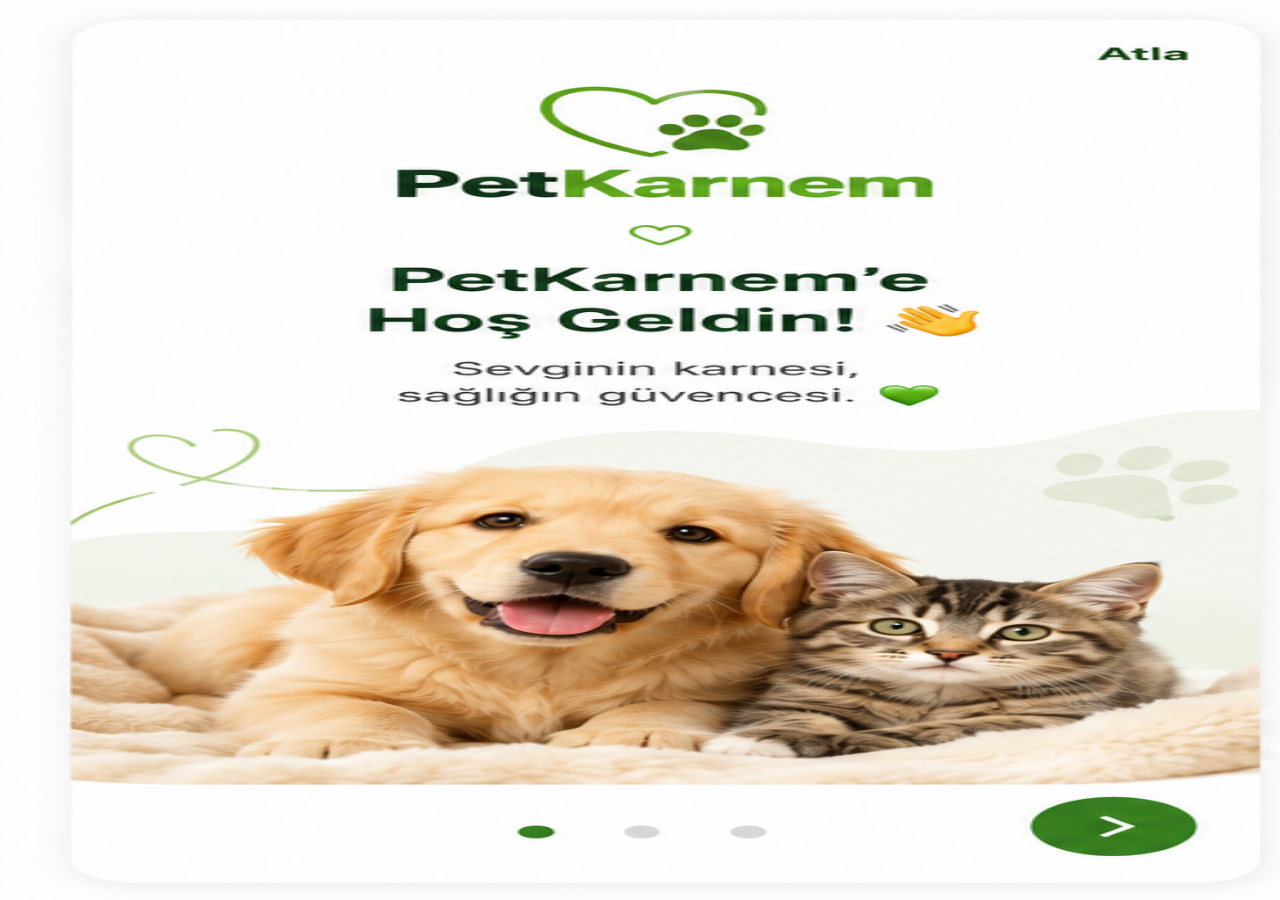
==== index.html @ 6a78c8ae "Add files via upload" ====
<!doctype html>
<html lang="tr">
<head>
  <meta http-equiv="Cache-Control" content="no-cache, no-store, must-revalidate">
  <meta http-equiv="Pragma" content="no-cache">
  <meta http-equiv="Expires" content="0">
  <meta charset="utf-8">
  <meta name="viewport" content="width=device-width,initial-scale=1,viewport-fit=cover">
  <meta name="theme-color" content="#237A57">
  <title>PetKarnem</title>
  <link rel="manifest" href="manifest.webmanifest?v=2124">
  <link rel="apple-touch-icon" href="icon-192.png?v=2124">
  <link rel="stylesheet" href="styles.css?v=2124">
</head>
<body>
<input id="petPhotoPicker" type="file" accept="image/*" style="display:none">

<div id="pkOnboardingHost" style="position:fixed;left:0;top:0;width:100vw;height:100svh;z-index:2147483000;background:#fff;overflow:hidden;overscroll-behavior:none;">
  <iframe
    id="pkOnboardingFrame"
    src="onboarding.html"
    title="PetKarnem tanıtım"
    style="display:block;width:100vw;height:100svh;border:0;background:#fff;overflow:hidden;"
    allow="fullscreen">
  </iframe>
</div>




<div id="app">
  <header class="topbar refTopbar">
      <div class="refBrand">
        <img src="petkarnem-approved-art.jpg" alt="">
        <div class="refWordmark"><span>Pet</span><b>Karnem</b></div>
      </div>
    </header>

  <main>
    <section id="homeView" class="view active refHome">
      <div class="refWelcome">
        <div>
          <h2 id="welcomeName">Merhaba 👋</h2>
          <p>Minik dostlarının sağlık yolculuğunu<br>birlikte takip edelim.</p>
          <button type="button" class="pkHomeGuideBtn" id="openHomeUsageGuideBtn">Nasıl Kullanılır?</button>
        </div>
        <div class="refWelcomePaw">🐾</div>
      </div>

      <div class="refSectionHead">
        <h2>Dostlarım</h2>
        <button type="button" id="showAllPetsBtn">Tümünü Gör ›</button>
      </div>

      <div id="refPetsGrid" class="refPetsGrid"></div>

      <div class="refSectionHead refUpcomingHead">
        <h2>Yaklaşan Planlar</h2>
        <button type="button" id="goCalendarBtn">Takvime Git ›</button>
      </div>

      <div id="refUpcomingList" class="refUpcomingList"></div>

      <button id="addPetBtn" class="srOnly" type="button">Pet Ekle</button>
      <div id="petsList" class="srOnly"></div>
    </section>

    <section id="petDetailView" class="view petDetailView">
      <div class="detailTop">
        <button type="button" id="petDetailBack" class="detailBack">←</button>
        <h2>Dost Bilgileri</h2>
        <button type="button" id="petDetailEdit" class="detailEdit">Düzenle</button>
      </div>

      <div class="detailIdentity">
        <div class="detailPhotoWrap">
          <div class="pkPhotoEditWrap">
  <img id="petDetailPhoto" src="pet-cat.jpg" alt="">
  <button id="petPhotoCameraBtn" class="pkCameraButton" type="button" aria-label="Fotoğrafı değiştir">
    <span aria-hidden="true">📷</span>
  </button>
</div>
        </div>
        <h1 id="petDetailName">Dostum <span>🐾</span></h1>
        <div id="petDetailMeta" class="detailMeta"></div>
      </div>

      <div class="detailInfoCard">
        <div class="detailInfoRow"><span>Cinsi</span><b id="petDetailBreed">—</b></div>
        <div class="detailInfoRow"><span>Doğum Tarihi</span><b id="petDetailBirth">—</b></div>
        <div class="detailInfoRow"><span>Güncel Kilo</span><b id="petDetailWeight">—</b></div>
        <div class="detailInfoRow"><span>Kısırlaştırma</span><b id="petDetailNeutered">—</b></div>
        <div class="detailInfoRow"><span>Mikroçip No</span><b id="petDetailChip">—</b></div>
        <div class="detailInfoRow"><span>Notlar</span><b id="petDetailNote">—</b></div>
      </div>

      <div class="detailMenuCard">
        <button type="button" id="detailHistory"><span>📋</span><b>Sağlık Bilgileri</b><strong>›</strong></button>
      </div>
    </section>

    <section id="calendarView" class="view">
      <div class="sectionHead"><h2>Takvim</h2><div class="pkCalendarLegend">
          <span><i class="pkLegendDot today"></i>Bugün</span>
          <span><i class="pkLegendDot soon"></i>Yaklaşıyor</span>
          <span><i class="pkLegendDot overdue"></i>Geçmiş</span>
        </div><button class="secondary compactBtn" onclick="window.addAppointment()">＋ Randevu / Ziyaret</button></div>
      <div class="card calendarCard">
        <div class="calendarTop"><button class="iconbtn" onclick="changeCalendarMonth(-1)">‹</button><h3 id="calendarMonthLabel"></h3><button class="iconbtn" onclick="changeCalendarMonth(1)">›</button></div>
        <div class="weekHead"><span>Pzt</span><span>Sal</span><span>Çar</span><span>Per</span><span>Cum</span><span>Cmt</span><span>Paz</span></div>
        <div id="monthGrid" class="monthGrid"></div>
      </div>
      <div class="calendarTabs"></div>
      <div id="selectedDayTitle" class="muted selectedDayTitle"></div>
      <div id="calendarList" class="stack"></div>
      <div id="pendingAppointmentsSection" style="display:none;margin-top:22px">
        <h3 style="margin:0 0 10px">İşlem Bekleyen Randevular</h3>
        <div id="pendingAppointmentsList" class="stack"></div>
      </div>
    </section>

    <section id="healthView" class="view healthReferenceView">
  <div class="healthRefPageTitle">Sağlık</div>

  <div class="healthRefPetStrip">
    <div id="healthPetPicker" class="healthRefPetPicker"></div>
  </div>

  <div class="healthRefCard">
    <div class="healthRefCardTitle">
      <span class="healthRefTitleIcon">🩺</span>
      <h2 id="healthMainTitle">Sağlık Bilgileri</h2>
    </div>
    <div id="petHealthSummary" class="healthRefSummary"></div>
  </div>

  <div class="healthRefCard healthRefAddCard">
    <div class="healthRefSectionTitle">Sağlık Kaydı Ekle</div>
    <div id="healthActions" class="healthRefActions"></div>
  </div>

  <div class="healthRefCard healthRefHistoryCard">
    <div class="healthRefHistoryHeader">
      <h3 id="healthHistoryTitle">Sağlık Geçmişi</h3>
    </div>
    <div id="healthHistoryFilters" class="healthRefFilters"></div>
    <div id="healthHistory" class="healthRefHistoryList"></div>
  </div>
</section>

    <section id="vetView" class="view">
      <h2>Veterinerim</h2>
      <div class="vetWelcomeCard">
        <div class="vetWelcomeIcon">🩺</div>
        <div class="vetWelcomeText">
          <strong>Veterinerin hep yanında 🐾</strong>
          <span>Klinik ve iletişim bilgilerini tek yerde sakla.</span>
        </div>
      </div>

<div id="vetCard"></div>
      <button class="primary big" id="addVetBtn">＋ Veteriner / Klinik Ekle</button>
    </section>

    <section id="profileView" class="view">
      <h2>Profil & Ayarlar</h2>
      <div class="card basicCard pkProfileBrandCard"><img class="pkProfileBrandLogo" src="petkarnem-approved-art.jpg" alt="PetKarnem"><div><div class="basicBadge">PetKarnem Basic</div><h3>Ücretsiz</h3><div class="muted">Temel sağlık takibi, takvim ve veteriner kayıtları ücretsiz.</div></div></div>

      <div class="settingsGroup"><h3>Hesabım</h3><div class="card settingsCard">
        <label>Ad</label><input id="profileName" placeholder="Adınız">
        <label>E-posta</label><input id="profileEmail" type="email" placeholder="ornek@email.com">
        <label>Telefon</label><input id="profilePhone" inputmode="tel" placeholder="05xx xxx xx xx">
        <button class="primary big" id="saveProfileBtn">Profili Kaydet</button>
      </div></div>

      <div class="settingsGroup"><h3>Petlerim</h3><div id="profilePetsList" class="stack"></div></div>

      <div class="settingsGroup"><h3>Yardım</h3><div class="card settingsCard">
        <button type="button" class="pkGuideOpen" id="openUsageGuideBtn">
          <span class="pkGuideOpenIcon">🐾</span>
          <span><b>Nasıl Kullanılır?</b><small>PetKarnem’i 4 kısa adımda keşfet</small></span>
          <strong>›</strong>
        </button>
      </div></div>

<div class="settingsGroup"><h3>Verilerim</h3><div class="card settingsCard">
        <button type="button" class="pkDataAction" id="backupDataBtn"><span class="pkDataIcon">📤</span><span><b>Yedek Oluştur</b><small>PetKarnem kayıtlarını yedek dosyası olarak kaydet</small></span><strong>›</strong></button>
        <div class="pkDataDivider"></div>
        <button type="button" class="pkDataAction" id="restoreDataBtn"><span class="pkDataIcon">📥</span><span><b>Yedeği Geri Yükle</b><small>Daha önce oluşturduğun PetKarnem yedeğini seç</small></span><strong>›</strong></button>
        <input id="restoreDataInput" type="file" accept=".json,application/json" hidden>
        <div class="pkDataNote">Telefon değiştirirken kayıtlarını kaybetmemek için yedek dosyanı güvenli bir yerde sakla.</div>
      </div></div>

<div class="settingsGroup"><h3>Bildirimler</h3><div class="card settingsCard">
        <b>PetKarnem Bildirimleri</b>
        <div class="muted settingsNote">Randevu, aşı ve diğer hatırlatmalar zamanı geldiğinde bildirim gönderilir.</div>
        <div class="settingsRow"><span>Durum</span><b id="pushSubscriptionStatus">Kapalı</b></div>
        <div class="muted settingsNote">Bildirim ayarlarını değiştirmek için cihazınızın Ayarlar &gt; Bildirimler &gt; PetKarnem bölümünü kullanın.</div>
      </div></div>

      <div class="settingsGroup" id="supabaseTechnicalSettings" style="display:none"><h3>Takvim Bulut Bağlantısı</h3><div class="card settingsCard">
        <b>Supabase Takvim</b>
        <div class="muted settingsNote">Takvim kayıtlarını Supabase'e yedeklemek için Connect ekranındaki Publishable Key'i bir kez gir.</div>
        <label>Publishable Key</label>
        <input id="supabasePublishableKey" type="password" autocomplete="off" placeholder="sb_publishable_...">
        <div class="settingsRow"><span>Durum</span><b id="supabaseStatus">Bağlı değil</b></div>
        <button class="primary big" id="connectSupabaseBtn" type="button">Supabase'e Bağla</button>
        <button class="secondary big" id="disconnectSupabaseBtn" type="button" style="margin-top:8px">Bağlantıyı Kes</button>
      </div></div>

      <div class="settingsGroup"><h3>Veriler &amp; Gizlilik</h3>
  <div class="card settingsCard">
    <button type="button" class="pkDataAction" id="privacyPolicyBtn">
      <span>🔒</span><span><b>Gizlilik Politikası</b><small>PetKarnem verilerinin nasıl işlendiğini gör</small></span><strong>›</strong>
    </button>
    <div class="pkDataDivider"></div>
    <button type="button" class="pkDataAction" id="termsBtn">
      <span>📄</span><span><b>Kullanım Koşulları</b><small>PetKarnem kullanım koşullarını gör</small></span><strong>›</strong>
    </button>
    <div class="pkDataDivider"></div>
    <button type="button" class="pkDataAction pkDangerAction" id="deleteAllDataBtn">
      <span>🗑️</span><span><b>Tüm Verilerimi Sil</b><small>Bu cihazdaki PetKarnem kayıtlarını kalıcı olarak sil</small></span><strong>›</strong>
    </button>
  </div>
</div>

      <div class="settingsGroup"><h3>Hakkında</h3><div class="card">
        <div class="settingsRow"><span>Uygulama</span><b>PetKarnem</b></div>
        <div class="settingsRow"><span>Sürüm</span><b>Web Test v2.128</b></div>
        <div class="settingsRow"><span>Plan</span><b>Basic • Ücretsiz</b></div>
        <div class="settingsLink">Gizlilik Politikası <span>›</span></div>
        <div class="settingsLink">Kullanım Koşulları <span>›</span></div>
      </div></div>
    </section>
  

</main>

  <nav class="bottomnav">
    <button data-view="homeView" class="navitem active" onclick="switchView('homeView',this)">🏠<span>Ana Sayfa</span></button>
    <button data-view="vetView" class="navitem" onclick="switchView('vetView',this)">🩺<span>Veterinerim</span></button>
    <button data-view="healthView" class="navitem" onclick="switchView('healthView',this)">❤️<span>Sağlık</span></button>
    <button data-view="calendarView" class="navitem" onclick="switchView('calendarView',this)">📅<span>Takvim</span></button>
    <button data-view="profileView" class="navitem" onclick="switchView('profileView',this)">👤<span>Profil</span></button>
  </nav>
</div>

<dialog id="modal">
  <form method="dialog" id="modalForm">
    <div class="modalHead">
      <h3 id="modalTitle">Yeni Kayıt</h3>
      <button type="button" id="modalCloseX" class="iconbtn modalCloseBtn" aria-label="Kapat">✕</button>
    </div>
    <div id="modalBody"></div>
    <div class="modalActions">
      <button value="cancel" class="secondary">Vazgeç</button>
      <button value="default" class="primary" id="saveModalBtn">Kaydet</button>
    </div>
  </form>
</dialog>

<script src="app.js?v=2124"></script>

<script>
(function(){
  window.addEventListener('message', function(e){
    if(e.origin !== location.origin) return;
    const d=e.data || {};
    if(d.source !== 'petkarnem-onboarding') return;

    const host=document.getElementById('pkOnboardingHost');
    if(host) host.remove();

    // Onboarding kapandıktan sonra ana ekranı mutlaka yeniden çiz.
    // Özellikle "Atla" akışında iframe kaldırılırken ilk render kaçabiliyordu.
    setTimeout(function(){
      try{
        document.body.classList.remove('petDetailMode');
        document.querySelectorAll('.navitem').forEach(function(b){
          b.classList.toggle('active', b.dataset.view === 'homeView');
        });
        document.querySelectorAll('.view').forEach(function(v){
          v.classList.toggle('active', v.id === 'homeView');
        });
        if(typeof renderAll === 'function') renderAll();
        if(typeof pkResetPageScroll === 'function') pkResetPageScroll('homeView');
      }catch(err){ console.error('PetKarnem onboarding finalize', err); }

    },50);
  });
})();
</script>

</body>
</html>
---- styles.css ----
:root{
  --green:#237A57; --green2:#3E8E68; --mint:#EAF6EF; --bg:#F7FAF8;
  --text:#1D2A23; --muted:#6E7D74; --line:#E2E9E4; --red:#C94C4C;
}
*{box-sizing:border-box}
body{margin:0;font-family:-apple-system,BlinkMacSystemFont,"Segoe UI",sans-serif;background:var(--bg);color:var(--text)}
button,input,select,textarea{font:inherit}
#app{max-width:540px;margin:0 auto;min-height:100vh;padding-bottom:86px}
.topbar{position:sticky;top:0;z-index:5;display:flex;justify-content:space-between;align-items:center;padding:18px 16px;background:rgba(247,250,248,.94);backdrop-filter:blur(16px);border-bottom:1px solid var(--line)}
.brand{font-size:24px;font-weight:800;color:var(--green)}
.subtitle{font-size:12px;color:var(--muted)}
main{padding:16px}
.view{display:none}.view.active{display:block}
h2{font-size:24px;margin:10px 0 14px} h3{margin:0 0 10px}
.card{background:#fff;border:1px solid var(--line);border-radius:20px;padding:16px;box-shadow:0 6px 20px rgba(35,122,87,.05)}
.stack{display:grid;gap:12px}
.grid2{display:grid;grid-template-columns:1fr 1fr;gap:12px;margin:14px 0 22px}
.petcard{display:flex;align-items:center;gap:12px;cursor:pointer}
.avatar{width:52px;height:52px;border-radius:50%;display:grid;place-items:center;background:var(--mint);font-size:28px}
.petmeta{flex:1}.petname{font-weight:800;font-size:18px}.muted{color:var(--muted);font-size:13px}
.primary,.secondary,.danger,.iconbtn{border:0;border-radius:14px;padding:12px 16px}
.primary{background:var(--green);color:white;font-weight:700}
.secondary{background:#EEF3F0;color:var(--text);font-weight:700}
.danger{background:#FFF0F0;color:var(--red);font-weight:700}
.big{width:100%;min-height:52px}
.iconbtn{background:transparent;padding:8px}
.summary{margin-top:18px}
.actionCard{background:#fff;border:1px solid var(--line);border-radius:18px;padding:16px;text-align:left}
.actionCard b{display:block;margin-top:8px}
.chips{display:flex;gap:8px;overflow:auto;padding-bottom:4px}
.chip{border:1px solid var(--line);background:white;border-radius:999px;padding:8px 12px;white-space:nowrap}
.chip.active{background:var(--green);color:#fff;border-color:var(--green)}
.status-overdue{border-left:4px solid var(--red)}
.status-today{border-left:4px solid #E6A23C}
.status-upcoming{border-left:4px solid var(--green2)}
.row{display:flex;gap:8px;align-items:center}
.row>*{flex:1}
label{display:block;font-size:13px;font-weight:700;margin:10px 0 6px}
input,select,textarea{width:100%;padding:12px;border:1px solid var(--line);border-radius:14px;background:#fff}
textarea{min-height:80px}
.bottomnav{position:fixed;bottom:0;left:50%;transform:translateX(-50%);width:min(540px,100%);display:grid;grid-template-columns:repeat(5,1fr);background:#fff;border-top:1px solid var(--line);padding:8px 6px calc(8px + env(safe-area-inset-bottom));z-index:6}
.navitem{background:transparent;border:0;color:var(--muted);display:grid;gap:3px;place-items:center;font-size:18px}
.navitem span{font-size:10px}.navitem.active{color:var(--green);font-weight:700}
dialog{border:0;border-radius:22px;width:min(92vw,500px);padding:0;box-shadow:0 30px 80px rgba(0,0,0,.25)}
dialog::backdrop{background:rgba(0,0,0,.35)}
#modalForm{padding:18px}.modalHead{display:flex;justify-content:space-between;align-items:center}.modalActions{display:flex;gap:10px;justify-content:flex-end;margin-top:18px}
.empty{color:var(--muted);text-align:center;padding:24px}
.smallbtn{border:0;border-radius:10px;padding:8px 10px;background:#EEF3F0}

.grid2 .actionCard:last-child:nth-child(odd){grid-column:1/-1}

.summaryLine{padding:7px 0;border-bottom:1px solid var(--line);font-size:14px}
.summaryLine:last-child{border-bottom:0}
.calendarActions{display:flex;gap:6px;flex-wrap:wrap}
.calendarActions button{flex:1;min-width:90px}

.petHomeGroup{display:grid;gap:8px;margin-bottom:18px}
.petSummaryCard{margin-left:12px;border-top-left-radius:10px}

.brandPets{font-size:21px;letter-spacing:-4px;margin-right:6px}
.welcomeHero{display:flex;align-items:center;gap:14px;background:linear-gradient(135deg,#EAF6EF,#fff);border:1px solid var(--line);border-radius:22px;padding:16px;margin-bottom:14px}
.welcomeHero h2{margin:0 0 5px;font-size:20px}.heroPets{display:flex;min-width:88px}
.heroPet{width:54px;height:54px;border-radius:50%;display:grid;place-items:center;font-size:34px;background:#fff;border:1px solid var(--line);box-shadow:0 6px 18px rgba(35,122,87,.08)}
.heroPet.dog{margin-left:-14px;background:#F4FBF6}
.basicCard{background:linear-gradient(135deg,#EAF6EF,#fff);margin-bottom:18px}.basicBadge{display:inline-block;background:var(--green);color:#fff;border-radius:999px;padding:6px 10px;font-size:12px;font-weight:800;margin-bottom:8px}
.settingsGroup{margin:20px 0}.settingsCard label{margin-top:12px}.toggleRow{display:flex!important;align-items:center;justify-content:space-between;gap:12px;padding:12px 0}.toggleRow input{width:auto;transform:scale(1.2)}
.settingsNote{margin-top:12px;line-height:1.4}.settingsRow{display:flex;justify-content:space-between;gap:14px;padding:10px 0;border-bottom:1px solid var(--line)}.settingsLink{display:flex;justify-content:space-between;padding:13px 0;border-top:1px solid var(--line);color:var(--green);font-weight:700}

.sectionHead{display:flex;align-items:center;justify-content:space-between;gap:12px}
.compactBtn{padding:9px 12px}.historyChips{margin-bottom:12px}.calendarCard{padding:14px;margin-bottom:14px}
.calendarTop{display:flex;align-items:center;justify-content:space-between}.calendarTop h3{margin:0;text-transform:capitalize}
.weekHead{display:grid;grid-template-columns:repeat(7,1fr);gap:4px;margin:10px 0 4px;text-align:center;font-size:11px;color:var(--muted);font-weight:700}
.monthGrid{display:grid;grid-template-columns:repeat(7,1fr);gap:4px}.dayCell{position:relative;min-height:44px;border:0;border-radius:12px;background:#F8FBF9;color:var(--text);display:flex;flex-direction:column;align-items:center;justify-content:center;gap:4px}.dayCell.blank{background:transparent}.dayCell.today{outline:2px solid var(--green)}.dayCell.selected{background:var(--green);color:#fff}.dayDots{display:flex;gap:2px}.dayDots i{width:5px;height:5px;border-radius:50%;display:block;background:var(--green2)}.dayDots i.appointment{background:#7A6FE8}.dayDots i.vaccine{background:#3E8E68}.dayDots i.internal{background:#C79840}.dayDots i.external{background:#4E86C6}
.calendarTabs{display:flex;gap:8px;margin:12px 0}.selectedDayTitle{margin:6px 0 10px;font-weight:700}.calendarPetTitle{font-size:15px;margin-bottom:6px}

/* v2.3.5: Sağlık Geçmişi kategorilerinin tamamı telefonda görünür */
.historyChips{
  display:flex;
  flex-wrap:wrap;
  gap:7px;
  overflow:visible;
}
.historyChips .chip{
  flex:0 0 auto;
  white-space:nowrap;
}

/* v2.4 — daha sıcak ve renkli PetKarnem görsel dili */
:root{
  --mintSoft:#EAF7F0;
  --peachSoft:#FFF0E7;
  --blueSoft:#EAF3FF;
  --pinkSoft:#FCECF4;
  --yellowSoft:#FFF6D9;
  --lilacSoft:#F2ECFF;
  --sageSoft:#EFF6EA;
}

body{
  background:
    radial-gradient(circle at top left, rgba(35,122,87,.06), transparent 34%),
    linear-gradient(180deg,#FBFDFB 0%,#F7FAF8 100%);
}

.topbar{
  background:rgba(252,254,252,.94);
  box-shadow:0 4px 18px rgba(35,122,87,.05);
}

.brand{
  letter-spacing:-.3px;
}

.welcomeHero{
  position:relative;
  overflow:hidden;
  background:
    radial-gradient(circle at 90% 10%, rgba(255,216,191,.55), transparent 28%),
    radial-gradient(circle at 8% 85%, rgba(210,236,255,.7), transparent 30%),
    linear-gradient(135deg,#EEF9F2 0%,#FFF9F4 100%);
  border-color:#DCEBE1;
  box-shadow:0 10px 28px rgba(35,122,87,.08);
}
.welcomeHero::after{
  content:"🐾  ♡  🐾";
  position:absolute;
  right:14px;
  bottom:8px;
  font-size:16px;
  opacity:.12;
  letter-spacing:5px;
}

.heroPet{
  border:none;
  box-shadow:0 7px 20px rgba(35,122,87,.12);
}
.heroPet:first-child{background:var(--peachSoft)}
.heroPet.dog{background:var(--blueSoft)}

.card{
  border-color:#E7ECE8;
  box-shadow:0 7px 22px rgba(35,122,87,.055);
}

.petHomeGroup:nth-child(odd) .petcard{
  background:linear-gradient(135deg,#FFF9F5,#FFFFFF);
}
.petHomeGroup:nth-child(even) .petcard{
  background:linear-gradient(135deg,#F2F8FF,#FFFFFF);
}
.petSummaryCard{
  background:linear-gradient(135deg,#F3FAF6,#FFFFFF);
}

.avatar{
  box-shadow:inset 0 0 0 1px rgba(35,122,87,.06);
}

/* Sağlık kayıt giriş kartları */
#healthActions .actionCard{
  transition:transform .12s ease, box-shadow .12s ease;
  border:none;
  box-shadow:0 7px 18px rgba(35,122,87,.07);
}
#healthActions .actionCard:active{transform:scale(.98)}
#healthActions .actionCard:nth-child(1){background:var(--lilacSoft)}
#healthActions .actionCard:nth-child(2){background:var(--blueSoft)}
#healthActions .actionCard:nth-child(3){background:var(--pinkSoft)}
#healthActions .actionCard:nth-child(4){background:var(--yellowSoft)}
#healthActions .actionCard:nth-child(5){background:var(--mintSoft)}

#healthActions .actionCard:nth-child(1) b{color:#6751A8}
#healthActions .actionCard:nth-child(2) b{color:#3D6E9F}
#healthActions .actionCard:nth-child(3) b{color:#A64F73}
#healthActions .actionCard:nth-child(4) b{color:#8B6A18}
#healthActions .actionCard:nth-child(5) b{color:#317557}

/* Sağlık özeti */
#petHealthSummary{
  background:linear-gradient(135deg,#F5FBF7,#FFFFFF);
  border-color:#DDEBE2;
}
.summaryLine{
  border-bottom-color:#E9EFEB;
}

/* Sağlık geçmişi chipleri */
.historyChips .chip{
  background:#fff;
  box-shadow:0 3px 10px rgba(35,122,87,.04);
}
.historyChips .chip.active{
  box-shadow:0 5px 14px rgba(35,122,87,.16);
}

/* Takvim */
.calendarCard{
  background:linear-gradient(180deg,#FFFFFF,#FBFDFB);
}
.dayCell{
  background:#FAFCFA;
}
.dayCell:nth-child(7n+6), .dayCell:nth-child(7n+7){
  background:#FFF9F5;
}
.dayCell.today{
  background:#EEF8F2;
}
.dayCell.selected{
  background:linear-gradient(135deg,#237A57,#3E8E68);
  box-shadow:0 6px 16px rgba(35,122,87,.2);
}

/* Veteriner */
#vetCard .card:first-child{
  background:linear-gradient(135deg,#FFF8EA,#FFFFFF);
  border-color:#F3E6C8;
}

/* Profil */
.basicCard{
  background:
    radial-gradient(circle at 88% 18%, rgba(255,217,189,.45), transparent 25%),
    linear-gradient(135deg,#EEF9F2,#FFFFFF);
  box-shadow:0 10px 26px rgba(35,122,87,.08);
}

.primary{
  box-shadow:0 6px 14px rgba(35,122,87,.16);
}
.secondary{
  background:#F0F5F2;
}

.bottomnav{
  box-shadow:0 -6px 20px rgba(35,122,87,.06);
}
.navitem.active{
  background:#EEF8F2;
  border-radius:12px;
  padding:6px 4px;
}

/* Modal */
dialog{
  border:1px solid #E4EAE6;
}
#modalForm{
  background:linear-gradient(180deg,#FFFFFF,#FCFEFC);
}

/* v2.4.1 — Sağlık Geçmişi kategori sekmelerinde kontrast düzeltmesi */
.historyChips .chip{
  color:#2F3D35;
  border:1px solid #D9E5DD;
  background:#FFFFFF;
  font-weight:700;
}

.historyChips .chip.active{
  color:#FFFFFF !important;
  background:#237A57 !important;
  border-color:#237A57 !important;
  box-shadow:0 5px 14px rgba(35,122,87,.20);
}

.historyChips .chip:focus,
.historyChips .chip:active{
  color:#FFFFFF;
}

#healthHistoryFilters .chip:not(.active){
  color:#33463B !important;
  background:#FFFFFF !important;
}

/* v2.12 Home + Dost Bilgileri reference */

.refTopbar{
  min-height:66px;
  padding:7px 14px;
  background:#fff;
  border-bottom:1px solid #EFF0EB;
  box-shadow:none;
  overflow:visible;
}
.refBrand{display:flex;align-items:center;gap:7px;height:54px;overflow:visible}
.refBrand img{width:72px;height:54px;object-fit:contain;display:block}
.refWordmark{display:flex;align-items:baseline;white-space:nowrap;font-family:Arial Rounded MT Bold,Arial,sans-serif;font-size:27px;font-weight:900;letter-spacing:-1.5px}
.refWordmark span{color:#16582B}.refWordmark b{color:#6EAA27}

.refHome{padding-top:4px}
.refWelcome{height:119px;background:linear-gradient(135deg,#67A918,#7FB71E);border-radius:14px;color:#fff;padding:17px 19px;margin:4px 0 20px;display:flex;justify-content:space-between;align-items:center;box-shadow:0 6px 16px rgba(98,152,25,.14)}
.refWelcome h2{margin:0 0 8px;color:#fff;font-size:19px}.refWelcome p{margin:0;color:#fff;font-size:13px;line-height:1.55}
.refWelcomePaw{font-size:58px;opacity:.10;filter:grayscale(1) brightness(4);transform:rotate(-15deg)}
.refSectionHead{display:flex;justify-content:space-between;align-items:center;margin-bottom:10px}.refSectionHead h2{margin:0;font-size:19px}
.refSectionHead button{border:0;background:transparent;color:#5F981D;font-size:12px;font-weight:800;padding:5px 0}
.refPetsGrid{display:grid;grid-template-columns:repeat(3,minmax(0,1fr));gap:9px;margin-bottom:27px}
.refPetCard,.refAddCard{min-width:0;height:220px;border:1px solid #E7E9E2;border-radius:15px;background:#fff;padding:8px;box-shadow:0 4px 13px rgba(41,72,34,.07);text-align:left}
.refPetVisual{height:126px;border-radius:11px;position:relative;overflow:hidden;background:#F3EFE6}
.refPetVisual img{width:100%;height:100%;object-fit:cover;object-position:center;display:block}
.refPawBadge{position:absolute;right:-1px;bottom:-1px;width:38px;height:38px;border-radius:50%;background:#72AE29;display:grid;place-items:center;font-size:17px}
.refPetName{margin:8px 2px 5px;font-size:14px;font-weight:850}.refSpecies{display:inline-block;margin-left:2px;padding:3px 6px;border-radius:6px;background:#EAF5D8;color:#42751D;font-size:9px;font-weight:800}
.refPetMeta{margin:7px 2px 0;color:#4F5850;font-size:9px;white-space:nowrap;overflow:hidden;text-overflow:ellipsis}
.refAddCard{border:1.5px dashed #B9C8A7;box-shadow:none;display:flex;flex-direction:column;justify-content:center;align-items:center;text-align:center;color:#65A020}
.refAddCircle{width:48px;height:48px;border:2px solid #67A523;border-radius:50%;display:grid;place-items:center;font-size:34px;line-height:1;margin-bottom:15px}
.refUpcomingHead{margin-bottom:11px}.refUpcomingList{display:grid;gap:9px}
.refUpcomingCard{min-height:75px;border:1px solid #E7E9E2;border-radius:13px;background:#fff;box-shadow:0 3px 10px rgba(40,69,34,.055);padding:9px 10px;display:flex;align-items:center;gap:10px}
.refUpcomingIcon{width:49px;height:49px;flex:0 0 49px;border-radius:50%;display:grid;place-items:center;font-size:22px}.refUpcomingIcon.green{background:#EAF5D8}.refUpcomingIcon.blue{background:#E7EEFF}.refUpcomingIcon.aqua{background:#E6F5F4}.refUpcomingIcon.purple{background:#F0E9FA}
.refUpcomingText{min-width:0;flex:1;display:grid;gap:4px}.refUpcomingText b{font-size:12px}.refUpcomingText span{font-size:10px;color:#687169}
.refUpcomingCard em{font-style:normal;white-space:nowrap;padding:5px 8px;border-radius:13px;background:#EDF6DC;color:#477B20;font-size:9px;font-weight:800}
.refUpcomingEmpty{border:1px solid #E7E9E2;border-radius:13px;padding:18px;color:#788079;text-align:center;font-size:12px}
.refAllPetRow{width:100%;display:grid;grid-template-columns:auto 1fr auto;align-items:center;gap:10px;text-align:left}
.srOnly{position:absolute!important;width:1px!important;height:1px!important;padding:0!important;margin:-1px!important;overflow:hidden!important;clip:rect(0,0,0,0)!important;white-space:nowrap!important;border:0!important}

/* Dost Bilgileri */
.petDetailView{padding-top:2px}
.detailTop{display:grid;grid-template-columns:70px 1fr 70px;align-items:center;margin-bottom:18px}
.detailTop h2{text-align:center;margin:0;font-size:19px}
.detailBack,.detailEdit{border:0;background:transparent;padding:8px 0;font-weight:800}
.detailBack{text-align:left;font-size:31px;line-height:1;color:#111}
.detailEdit{text-align:right;font-size:13px;color:#69A124}

.detailIdentity{text-align:center;margin-bottom:21px}
.detailPhotoWrap{width:142px;height:142px;border-radius:50%;margin:0 auto 11px;position:relative;background:#F3F0E8;box-shadow:0 2px 8px rgba(0,0,0,.04)}
.detailPhotoWrap img{width:100%;height:100%;border-radius:50%;object-fit:cover;object-position:center;display:block}
.cameraBadge{position:absolute;right:-2px;bottom:7px;width:42px;height:42px;border-radius:50%;border:1px solid #E4E6DF;background:#fff;box-shadow:0 3px 8px rgba(0,0,0,.09);display:grid;place-items:center;font-size:20px}
.detailIdentity h1{font-size:23px;margin:0 0 7px;letter-spacing:-.4px}.detailIdentity h1 span{font-size:17px}
.detailMeta{font-size:13px;color:#484F49}

.detailInfoCard{background:#fff;border:1px solid #E8E9E4;border-radius:15px;padding:10px 16px;margin-bottom:14px;box-shadow:0 4px 13px rgba(40,69,34,.055)}
.detailInfoRow{min-height:48px;display:flex;align-items:center;justify-content:space-between;gap:15px}
.detailInfoRow span{font-size:13px;font-weight:750}.detailInfoRow b{font-size:13px;font-weight:500;text-align:right;color:#383E39;max-width:55%;overflow-wrap:anywhere}

.detailMenuCard{background:#fff;border:1px solid #E8E9E4;border-radius:15px;overflow:hidden;box-shadow:0 4px 13px rgba(40,69,34,.055)}
.detailMenuCard button{width:100%;min-height:62px;border:0;border-bottom:1px solid #ECEDE8;background:#fff;display:grid;grid-template-columns:42px 1fr 22px;align-items:center;text-align:left;padding:0 14px}
.detailMenuCard button:last-child{border-bottom:0}
.detailMenuCard button span{font-size:22px}.detailMenuCard button b{font-size:14px}.detailMenuCard button strong{font-size:25px;color:#737A74;font-weight:400}

#modalCloseX{cursor:pointer;min-width:42px;min-height:42px;display:grid;place-items:center;position:relative;z-index:30}

.bottomnav{box-shadow:0 -3px 12px rgba(40,69,34,.05);padding-top:6px}.navitem{font-size:17px}.navitem span{font-size:9px}.navitem.active{color:#66A21F;background:transparent}

@media(max-width:370px){
  .refPetsGrid{gap:6px}
  .refPetCard,.refAddCard{height:204px;padding:6px}
  .refPetVisual{height:113px}
  .refWelcome{height:112px;padding:15px}
  .detailPhotoWrap{width:128px;height:128px}
}


/* v2.13 — Dost Bilgileri: kullanıcının gönderdiği referansa yakın düzen.
   Ana ekran kurallarına dokunulmaz. */

body.petDetailMode .refTopbar{display:none}
body.petDetailMode main{padding:0 22px 26px}
body.petDetailMode #app{background:#fff}
body.petDetailMode .bottomnav{border-top:1px solid #E7E8E4}

.petDetailView{
  background:#fff;
  padding:0 0 30px;
  color:#171A17;
}
.petDetailView .detailTop{
  height:76px;
  display:grid;
  grid-template-columns:72px 1fr 72px;
  align-items:center;
  margin:0;
}
.petDetailView .detailTop h2{
  margin:0;
  text-align:center;
  font-size:20px;
  line-height:1;
  font-weight:850;
  letter-spacing:-.3px;
}
.petDetailView .detailBack{
  border:0;
  background:transparent;
  padding:0;
  text-align:left;
  font-size:36px;
  line-height:1;
  font-weight:400;
  color:#111;
}
.petDetailView .detailEdit{
  border:0;
  background:transparent;
  padding:0;
  text-align:right;
  font-size:15px;
  line-height:1;
  font-weight:800;
  color:#72A92B;
}

.petDetailView .detailIdentity{
  text-align:center;
  margin:14px 0 29px;
}
.petDetailView .detailPhotoWrap{
  width:164px;
  height:164px;
  margin:0 auto 17px;
  border-radius:50%;
  position:relative;
  background:#F2EEE5;
  box-shadow:none;
}
.petDetailView .detailPhotoWrap img{
  width:100%;
  height:100%;
  border-radius:50%;
  object-fit:cover;
  object-position:center;
  display:block;
}
.petDetailView .cameraBadge{
  position:absolute;
  right:-3px;
  bottom:8px;
  width:47px;
  height:47px;
  border-radius:50%;
  border:1px solid #E8EAE5;
  background:#fff;
  box-shadow:0 4px 12px rgba(0,0,0,.08);
  display:grid;
  place-items:center;
  font-size:0;
}
.petDetailView .cameraBadge::before{
  content:"📷";
  font-size:23px;
  filter:hue-rotate(45deg) saturate(.8);
}
.petDetailView .detailIdentity h1{
  margin:0 0 8px;
  font-size:25px;
  line-height:1.15;
  font-weight:900;
  letter-spacing:-.5px;
}
.petDetailView .detailIdentity h1 span{
  display:inline-grid;
  place-items:center;
  width:30px;
  height:30px;
  margin-left:3px;
  border-radius:50%;
  background:#EEF6DB;
  font-size:17px;
  vertical-align:3px;
}
.petDetailView .detailMeta{
  color:#4A4D49;
  font-size:15px;
  font-weight:500;
}

.petDetailView .detailInfoCard{
  margin:0 0 14px;
  padding:13px 18px;
  border:1px solid #ECEDE8;
  border-radius:18px;
  background:#fff;
  box-shadow:0 4px 14px rgba(35,50,29,.055);
}
.petDetailView .detailInfoRow{
  min-height:51px;
  display:flex;
  align-items:center;
  justify-content:space-between;
  gap:18px;
}
.petDetailView .detailInfoRow span{
  color:#181B18;
  font-size:15px;
  font-weight:800;
}
.petDetailView .detailInfoRow b{
  max-width:58%;
  color:#424642;
  font-size:15px;
  font-weight:500;
  text-align:right;
  overflow-wrap:anywhere;
}

.petDetailView .detailMenuCard{
  margin:0;
  border:1px solid #ECEDE8;
  border-radius:18px;
  background:#fff;
  overflow:hidden;
  box-shadow:0 4px 14px rgba(35,50,29,.055);
}
.petDetailView .detailMenuCard button{
  width:100%;
  min-height:68px;
  display:grid;
  grid-template-columns:44px 1fr 24px;
  align-items:center;
  padding:0 18px;
  border:0;
  border-bottom:1px solid #ECEDE8;
  background:#fff;
  color:#171A17;
  text-align:left;
}
.petDetailView .detailMenuCard button:last-child{border-bottom:0}
.petDetailView .detailMenuCard button span{
  font-size:23px;
  filter:grayscale(1);
  opacity:.78;
}
.petDetailView .detailMenuCard button b{
  font-size:15px;
  font-weight:800;
}
.petDetailView .detailMenuCard button strong{
  color:#777C77;
  font-size:29px;
  line-height:1;
  font-weight:300;
  text-align:right;
}

body.petDetailMode .bottomnav .navitem{color:#232823}
body.petDetailMode .bottomnav .navitem[data-view="healthView"]{
  color:#68A624;
  font-weight:800;
}
body.petDetailMode .bottomnav .navitem[data-view="healthView"]{
  background:transparent;
}

@media(max-width:390px){
  body.petDetailMode main{padding-left:17px;padding-right:17px}
  .petDetailView .detailPhotoWrap{width:150px;height:150px}
  .petDetailView .detailIdentity{margin-top:8px;margin-bottom:24px}
  .petDetailView .detailInfoRow{min-height:48px}
}

/* v2.14 photo consistency */
.cameraBadge{display:none!important}
.editPetPortrait{
  display:flex;
  flex-direction:column;
  align-items:center;
  text-align:center;
  margin:0 0 18px;
  padding-bottom:17px;
  border-bottom:1px solid #ECEDE8;
}
.editPetPortrait img{
  width:126px;
  height:126px;
  object-fit:cover;
  object-position:center;
  border-radius:50%;
  background:#F2EEE5;
  display:block;
  margin-bottom:10px;
}
.editPetPortrait b{font-size:20px;line-height:1.2}
.editPetPortrait span{margin-top:4px;color:#6B726C;font-size:12px}

/* v2.16 — iPhone/Safari randevu formu zıplama düzeltmesi */

/* Dialog ekranda sabit, kendi içinde taşar */
dialog#modal{
  width:min(94vw,430px);
  max-width:430px;
  max-height:88dvh;
  margin:auto;
  padding:0;
  overflow:hidden;
  border-radius:20px;
}

/* iOS eski viewport davranışı için fallback */
@supports not (height: 1dvh){
  dialog#modal{
    max-height:88vh;
  }
}

/* Form gövdesi sabit yükseklik mantığıyla kendi içinde scroll olur */
#modalForm{
  display:flex;
  flex-direction:column;
  max-height:88dvh;
  overflow:hidden;
  overscroll-behavior:contain;
  background:#fff;
}

@supports not (height: 1dvh){
  #modalForm{
    max-height:88vh;
  }
}

/* Başlık ve alt butonlar sabit; sadece orta içerik kayar */
#modalTitle{
  flex:0 0 auto;
}

#modalBody{
  flex:1 1 auto;
  min-height:0;
  overflow-y:auto;
  overflow-x:hidden;
  -webkit-overflow-scrolling:touch;
  overscroll-behavior:contain;
  padding-bottom:18px;
}

/* Alt aksiyonlar klavye açıldığında da yerinde kalsın */
#modalForm .modalActions{
  flex:0 0 auto;
  position:sticky;
  bottom:0;
  background:#fff;
  padding-top:10px;
  padding-bottom:max(10px, env(safe-area-inset-bottom));
  z-index:5;
  border-top:1px solid #ECEDE8;
}

/* iOS form alanlarında otomatik zoom/zıplamayı azalt */
#modalBody input,
#modalBody select,
#modalBody textarea{
  font-size:16px;
}

/* Tarih/saat/select alanlarının beklenmedik genişlemesini önle */
#modalBody input,
#modalBody select,
#modalBody textarea{
  width:100%;
  max-width:100%;
  box-sizing:border-box;
}

/* Randevu formunda üst-alt ani layout değişimini azalt */
#modalBody label{
  display:block;
}

body:has(dialog#modal[open]){
  overflow:hidden;
}

/* v2.17 — Dost Bilgileri ekranı iPhone dikey kayma/zıplama düzeltmesi */

/* Detail ekranı açıldığında üst uygulama alanının yüksekliği değişmesin. */
body.petDetailMode .refTopbar{
  display:block!important;
  height:0!important;
  min-height:0!important;
  padding:0!important;
  margin:0!important;
  border:0!important;
  overflow:hidden!important;
}

/* Ana taşıyıcı sabit viewport yüksekliği kullanır. */
body.petDetailMode main{
  height:calc(100dvh - 70px);
  min-height:0;
  overflow:hidden;
  padding:0 22px 0!important;
}

@supports not (height:1dvh){
  body.petDetailMode main{
    height:calc(100vh - 70px);
  }
}

/* Dost Bilgileri kendi içinde scroll olur; tüm sayfa yukarı-aşağı oynamaz. */
body.petDetailMode #petDetailView{
  height:100%;
  min-height:0;
  overflow-y:auto;
  overflow-x:hidden;
  -webkit-overflow-scrolling:touch;
  overscroll-behavior-y:contain;
  padding-bottom:24px;
  box-sizing:border-box;
}

/* Sabit alt menü yüksekliği ve safe-area. */
body.petDetailMode .bottomnav{
  min-height:70px;
  height:calc(70px + env(safe-area-inset-bottom));
  box-sizing:border-box;
  padding-bottom:env(safe-area-inset-bottom);
}

/* İçerik ölçü değişimlerinin scroll pozisyonunu sıçratmasını azalt. */
.petDetailView .detailPhotoWrap,
.petDetailView .detailInfoCard,
.petDetailView .detailMenuCard{
  flex-shrink:0;
}
.petDetailView img{
  content-visibility:auto;
}

@media(max-width:390px){
  body.petDetailMode main{
    padding-left:17px!important;
    padding-right:17px!important;
  }
}

/* v2.18 — Dost Bilgileri fotoğraf ve sağlık başlığı düzeltmeleri */
.petDetailView .detailPhotoWrap{
  width:154px!important;
  height:154px!important;
  aspect-ratio:1/1!important;
  border-radius:50%!important;
  overflow:hidden!important;
  display:block!important;
}
.petDetailView .detailPhotoWrap img{
  width:100%!important;
  height:100%!important;
  aspect-ratio:1/1!important;
  border-radius:50%!important;
  object-fit:cover!important;
  object-position:center!important;
  display:block!important;
  transform:none!important;
}

/* v2.19 — true circular pet detail portraits */
.petDetailView .detailPhotoWrap{
  width:154px!important;
  height:154px!important;
  min-width:154px!important;
  min-height:154px!important;
  max-width:154px!important;
  max-height:154px!important;
  aspect-ratio:1 / 1!important;
  border-radius:999px!important;
  overflow:hidden!important;
  padding:0!important;
  margin-left:auto!important;
  margin-right:auto!important;
}
.petDetailView .detailPhotoWrap img{
  width:154px!important;
  height:154px!important;
  min-width:154px!important;
  min-height:154px!important;
  max-width:154px!important;
  max-height:154px!important;
  aspect-ratio:1 / 1!important;
  border-radius:999px!important;
  object-fit:cover!important;
  object-position:50% 50%!important;
  display:block!important;
  margin:0!important;
  padding:0!important;
  transform:none!important;
}

/* v2.20 — one pet image source everywhere */
.petDetailView .detailPhotoWrap img,
.editPetPortrait img{
  object-fit:cover!important;
  object-position:center!important;
}

/* v2.21 — uploaded pet photos, one source everywhere */
.petDetailView .detailPhotoWrap,
.editPetPortrait img{
  aspect-ratio:1 / 1!important;
}
.petDetailView .detailPhotoWrap{
  width:154px!important;
  height:154px!important;
  border-radius:50%!important;
  clip-path:circle(50% at 50% 50%)!important;
  overflow:hidden!important;
}
.petDetailView .detailPhotoWrap img{
  width:100%!important;
  height:100%!important;
  border-radius:0!important;
  clip-path:none!important;
  object-fit:cover!important;
  object-position:50% 50%!important;
  display:block!important;
}
.editPetPortrait img{
  width:126px!important;
  height:126px!important;
  border-radius:50%!important;
  clip-path:circle(50% at 50% 50%)!important;
  object-fit:cover!important;
  object-position:50% 50%!important;
}

/* v2.22 — Sağlık ekranı sadeleştirme */
.healthSimpleView{
  padding-top:4px;
}
.healthSimpleHeader{
  display:grid;
  gap:10px;
  margin-bottom:12px;
}
.healthSimpleHeader h2{
  margin:0;
  font-size:21px;
  letter-spacing:-.4px;
}
.healthPetPicker{
  margin:0;
  gap:7px;
}
.healthSummarySimple{
  margin-top:0!important;
  padding:15px 16px!important;
  border-radius:16px!important;
  background:#fff!important;
  border:1px solid #E7EAE5!important;
  box-shadow:0 4px 14px rgba(35,65,31,.05)!important;
}
.healthSummarySimple h3{
  font-size:15px;
  margin:0 0 8px;
}
.healthSummarySimple .summaryLine{
  min-height:44px;
  display:flex;
  align-items:center;
  gap:8px;
  border-bottom:1px solid #EEF0EC;
}
.healthSummarySimple .summaryLine:last-child{
  border-bottom:0;
}
.healthActionTitle{
  margin:18px 0 9px;
}
.healthActionTitle h3{
  margin:0;
  font-size:16px;
}
.healthActionsSimple{
  gap:9px;
}
.healthActionsSimple .actionCard{
  min-height:88px;
  padding:13px 12px!important;
  border-radius:14px!important;
  border:1px solid #E8EAE5!important;
  box-shadow:none!important;
}
.healthActionsSimple .actionCard b{
  font-size:13px!important;
  line-height:1.25;
}
.healthHistoryHead{
  margin:22px 0 9px;
}
.healthHistoryHead h3{
  margin:0;
  font-size:17px;
}
.healthHistoryFilters{
  margin-bottom:10px;
  gap:7px;
}
.healthHistoryFilters .chip{
  padding:7px 10px;
  font-size:10px;
}
.healthHistoryList{
  gap:8px;
}
.healthHistoryList .card{
  border-radius:13px!important;
  box-shadow:0 3px 10px rgba(35,65,31,.045)!important;
}

/* v2.23 — Sağlık ekranı gerçek yeniden tasarım */
.healthRebuildView{
  padding-top:4px;
}
.healthTopRow{
  display:flex;
  align-items:flex-start;
  justify-content:space-between;
  gap:12px;
  margin-bottom:12px;
}
.healthTopRow h2{
  margin:0;
  font-size:21px;
  letter-spacing:-.4px;
}
.healthTopHint{
  margin-top:3px;
  color:#7A827B;
  font-size:11px;
}
.healthPetPickerCompact{
  justify-content:flex-end;
  max-width:52%;
  gap:6px;
  overflow-x:auto;
  padding-bottom:2px;
}
.healthPetPickerCompact .chip{
  padding:6px 9px;
  font-size:10px;
  white-space:nowrap;
}

.healthOverviewCard{
  border:1px solid #E7EAE4;
  border-radius:18px;
  background:linear-gradient(180deg,#FFFFFF,#FBFCF9);
  padding:14px;
  box-shadow:0 5px 15px rgba(42,72,34,.05);
}
.healthOverviewHeader{
  display:flex;
  align-items:center;
  justify-content:space-between;
  padding-bottom:11px;
  border-bottom:1px solid #EDF0EA;
  margin-bottom:11px;
}
.healthOverviewHeader>div:first-child{
  display:grid;
  gap:2px;
}
.healthOverviewHeader b{
  font-size:16px;
}
.healthOverviewHeader span{
  color:#7A827B;
  font-size:10px;
}
.healthPetMini{
  width:36px;
  height:36px;
  border-radius:50%;
  background:#F1F6E9;
  display:grid;
  place-items:center;
  font-size:21px;
}
.healthOverviewGrid{
  display:grid;
  grid-template-columns:1fr 1fr;
  gap:8px;
}
.healthStat{
  min-height:70px;
  border-radius:12px;
  padding:9px 10px;
  background:#F7F9F4;
  display:flex;
  flex-direction:column;
  justify-content:center;
  gap:5px;
}
.healthStat span{
  color:#6E766F;
  font-size:10px;
  font-weight:700;
}
.healthStat b{
  font-size:11px;
  line-height:1.3;
}

.healthAddSection{
  margin-top:19px;
}
.healthSectionTitle{
  display:flex;
  align-items:end;
  justify-content:space-between;
  margin-bottom:9px;
}
.healthSectionTitle h3{
  margin:0;
  font-size:17px;
}
.healthSectionTitle span{
  color:#8A918B;
  font-size:10px;
}
.healthQuickActions{
  display:grid;
  grid-template-columns:1fr 1fr;
  gap:8px;
}
.healthQuickBtn{
  min-height:58px;
  border:1px solid #E6E9E3;
  border-radius:13px;
  background:#fff;
  padding:9px 10px;
  display:grid;
  grid-template-columns:30px 1fr 20px;
  align-items:center;
  gap:7px;
  text-align:left;
  box-shadow:none;
}
.healthQuickBtn span{
  font-size:20px;
}
.healthQuickBtn b{
  font-size:12px;
}
.healthQuickBtn em{
  font-style:normal;
  color:#6B9E2E;
  font-size:18px;
  text-align:right;
}
.healthQuickBtn.internal{background:#F7F3FF}
.healthQuickBtn.external{background:#F1F7FF}
.healthQuickBtn.vaccine{background:#FFF3F8}
.healthQuickBtn.med{background:#FFF9E8}
.healthQuickBtn.weight{
  grid-column:1 / -1;
  background:#EFF8F1;
}

.healthHistorySection{
  margin-top:22px;
}
.healthHistoryTop{
  margin-bottom:9px;
}
.healthHistoryTop h3{
  margin:0;
  font-size:17px;
}
.healthHistoryFiltersCompact{
  display:flex;
  flex-wrap:wrap;
  gap:6px;
  margin-bottom:10px;
}
.healthHistoryFiltersCompact .chip{
  padding:6px 9px;
  font-size:9px;
}
.healthHistoryListCompact{
  gap:7px;
}
.healthHistoryListCompact .card{
  border-radius:12px!important;
  padding:11px 12px!important;
  box-shadow:none!important;
  border:1px solid #E8EAE5!important;
}

/* v2.24 — Sağlık sayfası onaylanan görsel referansına göre */
.healthReferenceView{
  padding-top:4px;
  color:#1F241F;
}
.healthRefPageTitle{
  font-size:22px;
  font-weight:900;
  margin:0 0 12px;
  letter-spacing:-.5px;
}
.healthRefPetStrip{
  margin-bottom:12px;
}
.healthRefPetPicker{
  display:flex;
  gap:8px;
  overflow-x:auto;
  padding-bottom:2px;
  -webkit-overflow-scrolling:touch;
}
.healthRefPetChip{
  min-width:150px;
  flex:0 0 auto;
  min-height:62px;
  border:1px solid #DFE6DC;
  border-radius:15px;
  background:#fff;
  padding:8px 10px;
  display:grid;
  grid-template-columns:38px 1fr 18px;
  align-items:center;
  gap:8px;
  text-align:left;
}
.healthRefPetChip.active{
  border-color:#77B66B;
  background:#F4FAF1;
  box-shadow:0 0 0 1px rgba(86,165,77,.10);
}
.healthRefPetThumb{
  width:38px;
  height:38px;
  border-radius:50%;
  display:grid;
  place-items:center;
  background:#EEF4EA;
  font-size:22px;
}
.healthRefPetChip span:nth-child(2){
  display:grid;
  gap:2px;
}
.healthRefPetChip b{font-size:12px}
.healthRefPetChip small{font-size:9px;color:#838A83}
.healthRefPetChip em{font-style:normal;color:#1D211D}

.healthRefCard{
  border:1px solid #E5E9E3;
  border-radius:18px;
  background:#fff;
  box-shadow:0 5px 16px rgba(34,67,31,.05);
  margin-bottom:14px;
  overflow:hidden;
}
.healthRefCardTitle{
  display:flex;
  align-items:center;
  gap:9px;
  padding:14px 15px;
  border-bottom:1px solid #ECEFEA;
  background:linear-gradient(180deg,#fff,#FCFDFC);
}
.healthRefCardTitle h2{
  margin:0;
  font-size:17px;
  letter-spacing:-.3px;
}
.healthRefTitleIcon{
  width:30px;
  height:30px;
  border-radius:8px;
  display:grid;
  place-items:center;
  background:#EEF8EA;
  font-size:17px;
}
.healthRefSummary{
  padding:12px 14px 0;
}
.healthRefGrid{
  display:grid;
  grid-template-columns:1fr 1fr;
}
.healthRefMetric{
  min-height:90px;
  display:grid;
  grid-template-columns:34px 1fr;
  gap:8px;
  align-items:start;
  padding:12px 10px;
  border-bottom:1px solid #ECEFEA;
}
.healthRefMetric:nth-child(odd){
  border-right:1px solid #ECEFEA;
}
.healthRefMetric:nth-last-child(-n+2){
  border-bottom:0;
}
.metricIcon{
  width:30px;
  height:30px;
  display:grid;
  place-items:center;
  font-size:20px;
  filter:hue-rotate(55deg) saturate(.7);
}
.healthRefMetric div{
  display:grid;
  gap:3px;
}
.healthRefMetric small{
  font-size:10px;
  font-weight:800;
  color:#222822;
}
.healthRefMetric b{
  font-size:11px;
  line-height:1.25;
}
.healthRefMetric em{
  font-style:normal;
  font-size:9px;
  color:#55A046;
  font-weight:700;
}
.healthRefAutoNote{
  border-top:1px solid #ECEFEA;
  padding:9px 12px;
  color:#878E87;
  font-size:9px;
  background:#FCFDFC;
}

.healthRefAddCard{
  padding:14px;
}
.healthRefSectionTitle{
  font-size:16px;
  font-weight:900;
  margin-bottom:11px;
}
.healthRefActions{
  display:grid;
  grid-template-columns:repeat(5,1fr);
  gap:8px;
}
.healthRefAction{
  min-width:0;
  height:82px;
  border:1px solid #E4E8E2;
  border-radius:13px;
  background:#fff;
  display:flex;
  flex-direction:column;
  justify-content:center;
  align-items:center;
  gap:8px;
  padding:7px 4px;
}
.healthRefAction span{
  font-size:22px;
  filter:hue-rotate(55deg) saturate(.7);
}
.healthRefAction b{
  font-size:9px;
  line-height:1.1;
  text-align:center;
}

.healthRefHistoryCard{
  padding:14px 14px 12px;
}
.healthRefHistoryHeader h3{
  margin:0 0 10px;
  font-size:17px;
}
.healthRefFilters{
  display:flex;
  gap:6px;
  flex-wrap:wrap;
  margin-bottom:10px;
}
.healthRefFilters .chip,
.healthRefFilters button{
  border:1px solid #E0E5DE;
  border-radius:999px;
  background:#fff;
  padding:6px 9px;
  font-size:9px;
  color:#5F665F;
}
.healthRefFilters .active{
  background:#82C36F!important;
  border-color:#82C36F!important;
  color:#fff!important;
}
.healthRefHistoryList{
  display:grid;
  gap:0;
  border:1px solid #E7EAE5;
  border-radius:13px;
  overflow:hidden;
}
.healthRefHistoryList .card{
  margin:0!important;
  border:0!important;
  border-bottom:1px solid #ECEFEA!important;
  border-radius:0!important;
  box-shadow:none!important;
  padding:11px 12px!important;
  background:#fff!important;
}
.healthRefHistoryList .card:last-child{
  border-bottom:0!important;
}

/* Hide duplicate generic headings from older styles */
.healthReferenceView > .healthSimpleHeader,
.healthReferenceView > .healthTopRow{
  display:none!important;
}

@media(max-width:390px){
  .healthRefActions{gap:5px}
  .healthRefAction{height:76px;padding:6px 2px}
  .healthRefAction span{font-size:20px}
  .healthRefAction b{font-size:8.5px}
  .healthRefMetric{min-height:84px;padding:10px 8px}
}

/* v2.28 — Veterinerim sayfası görsel kimliği */
.vetHeroArt{
  display:flex;
  justify-content:center;
  align-items:center;
  margin:8px auto 18px;
}
.vetHeroArt img{
  width:116px;
  height:116px;
  display:block;
  object-fit:cover;
  border-radius:50%;
  background:#EFF8EC;
  box-shadow:0 5px 16px rgba(48,91,40,.09);
}

/* v2.29 — Veteriner görselini mobilde kesin olarak küçük tut */
#vetView .vetHeroArt{
  width:100% !important;
  height:auto !important;
  min-height:0 !important;
  display:flex !important;
  justify-content:center !important;
  align-items:center !important;
  margin:10px auto 16px !important;
  padding:0 !important;
  overflow:visible !important;
}
#vetView .vetHeroArt img{
  width:108px !important;
  height:108px !important;
  min-width:108px !important;
  max-width:108px !important;
  min-height:108px !important;
  max-height:108px !important;
  aspect-ratio:1 / 1 !important;
  object-fit:cover !important;
  object-position:center !important;
  border-radius:50% !important;
  display:block !important;
  margin:0 auto !important;
  padding:0 !important;
}

/* v2.30 — Veterinerim küçük sıcak avatar; eski hero'dan bağımsız */
#vetView .vetWarmAvatar{
  box-sizing:border-box !important;
  width:96px !important;
  height:96px !important;
  max-width:96px !important;
  max-height:96px !important;
  margin:10px auto 14px !important;
  padding:0 !important;
  border:3px solid #fff !important;
  border-radius:999px !important;
  overflow:hidden !important;
  background:#eef7ea !important;
  box-shadow:0 4px 14px rgba(43,92,35,.12) !important;
  display:block !important;
  position:relative !important;
}
#vetView .vetWarmAvatar > img{
  box-sizing:border-box !important;
  position:absolute !important;
  inset:0 !important;
  width:96px !important;
  height:96px !important;
  min-width:0 !important;
  min-height:0 !important;
  max-width:96px !important;
  max-height:96px !important;
  margin:0 !important;
  padding:0 !important;
  object-fit:cover !important;
  object-position:center !important;
  border:0 !important;
  border-radius:0 !important;
  transform:none !important;
}

/* v2.31 — Veterinerim sade sıcak üst kart */
#vetView .vetWarmAvatar,
#vetView .vetHeroArt{
  display:none !important;
}
#vetView .vetWelcomeCard{
  display:flex;
  align-items:center;
  gap:13px;
  width:100%;
  box-sizing:border-box;
  margin:12px 0 18px;
  padding:16px;
  border:1px solid #DDEBD8;
  border-radius:18px;
  background:linear-gradient(135deg,#F3FAF0 0%,#FBFDF9 100%);
  box-shadow:0 4px 14px rgba(48,92,40,.05);
}
#vetView .vetWelcomeIcon{
  flex:0 0 48px;
  width:48px;
  height:48px;
  border-radius:15px;
  display:grid;
  place-items:center;
  background:#E5F3DF;
  font-size:25px;
}
#vetView .vetWelcomeText{
  min-width:0;
  display:flex;
  flex-direction:column;
  gap:4px;
}
#vetView .vetWelcomeText strong{
  color:#244421;
  font-size:15px;
  line-height:1.25;
}
#vetView .vetWelcomeText span{
  color:#71806F;
  font-size:12px;
  line-height:1.4;
}

/* v2.33 — Takvim sade: yapılacaklar; Sağlık Geçmişi yapılmışlar */
.pkCalendarLegend{
  display:flex; gap:11px; flex-wrap:wrap;
  margin:8px 0 12px; font-size:9px; color:#737B73;
}
.pkCalendarLegend span{display:inline-flex;align-items:center;gap:4px}
.pkLegendDot{width:7px;height:7px;border-radius:50%;display:inline-block}
.pkLegendDot.today{background:#67B65B}
.pkLegendDot.soon{background:#E8A13B}
.pkLegendDot.overdue{background:#D85B52}
.pkDueBadge{
  display:inline-flex;align-items:center;margin-left:7px;padding:4px 7px;
  border-radius:999px;font-size:8px;line-height:1;font-weight:900;white-space:nowrap;
}
.pkDueBadge.today{background:#E6F5E2;color:#398831}
.pkDueBadge.soon{background:#FFF0D7;color:#C57917}
.pkDueBadge.overdue{background:#FDE5E3;color:#C34840}

#calendarView .calendarPast,
#calendarView .pastEvents,
#calendarView [data-calendar-section="past"]{
  display:none!important;
}

/* v2.34 — Takvim yaklaşan listesi */
.pkUpcomingRow{
  display:flex;
  align-items:center;
  justify-content:space-between;
  gap:10px;
}
.pkUpcomingMain{
  min-width:0;
  display:grid;
  gap:3px;
}
.pkUpcomingMain b{font-size:12px}
.pkUpcomingMain span{font-size:10px;color:#6F776F}

/* v2.35 — Dost Bilgileri mobil yerleşim düzeltmesi
   Eski sabit viewport/overflow kurallarını geçersiz kılar. */

body.petDetailMode{
  overflow-y:auto !important;
  overflow-x:hidden !important;
}

body.petDetailMode .refTopbar{
  display:none !important;
}

body.petDetailMode main{
  height:auto !important;
  min-height:0 !important;
  max-height:none !important;
  overflow:visible !important;
  padding:0 18px calc(92px + env(safe-area-inset-bottom)) !important;
  box-sizing:border-box !important;
}

body.petDetailMode #petDetailView{
  height:auto !important;
  min-height:0 !important;
  max-height:none !important;
  overflow:visible !important;
  overscroll-behavior:auto !important;
  padding:0 0 24px !important;
  box-sizing:border-box !important;
}

.petDetailView .detailTop{
  position:sticky !important;
  top:0 !important;
  z-index:20 !important;
  background:#fff !important;
  padding-top:max(6px, env(safe-area-inset-top)) !important;
}

.petDetailView .detailIdentity,
.petDetailView .detailInfoCard,
.petDetailView .detailMenuCard{
  width:100% !important;
  max-width:100% !important;
  box-sizing:border-box !important;
}

.petDetailView .detailInfoRow{
  min-width:0 !important;
}

.petDetailView .detailInfoRow span,
.petDetailView .detailInfoRow b{
  min-width:0 !important;
}

body.petDetailMode .bottomnav{
  position:fixed !important;
  left:50% !important;
  transform:translateX(-50%) !important;
  bottom:0 !important;
  width:100% !important;
  max-width:430px !important;
  height:auto !important;
  min-height:64px !important;
  z-index:50 !important;
  background:#fff !important;
}

@media(max-width:390px){
  body.petDetailMode main{
    padding-left:15px !important;
    padding-right:15px !important;
  }

  .petDetailView .detailTop{
    grid-template-columns:58px 1fr 58px !important;
  }

  .petDetailView .detailTop h2{
    font-size:18px !important;
  }

  .petDetailView .detailInfoRow span,
  .petDetailView .detailInfoRow b{
    font-size:13px !important;
  }
}

.calendarDynamicTitle{margin:16px 0 10px;font-size:17px;font-weight:850}

/* v2.39 — gelecek tarihli Yapıldı pasif */
.disabledAction,
button:disabled.disabledAction{
  opacity:.42!important;
  cursor:not-allowed!important;
  filter:grayscale(.35);
  box-shadow:none!important;
}

/* v2.40 — Takvim başlık temizliği */
#calendarView .upcomingTitle,
#calendarView .calendarListTitle,
#calendarView .calendarUpcomingTitle,
#calendarView [data-role="upcoming-title"]{
  display:none!important;
}
#calendarView #selectedDayTitle{
  display:block!important;
  margin:16px 0 10px!important;
  font-size:17px!important;
  font-weight:850!important;
}

/* v2.41 — Takvim sade başlık + zamana göre renk */
#calendarView button[data-tab="upcoming"],
#calendarView .calendarTabUpcoming,
#calendarView .upcomingToggle{
  display:none!important;
}
#calendarView #selectedDayTitle{
  margin:16px 0 10px!important;
  font-size:17px!important;
  font-weight:850!important;
}
.dayDots .pkDot{
  width:6px!important;
  height:6px!important;
  border-radius:50%!important;
  display:inline-block!important;
  margin:0 1px!important;
}
.dayDots .pkDot.today{background:#67B65B!important}
.dayDots .pkDot.soon{background:#E8A13B!important}
.dayDots .pkDot.overdue{background:#D85B52!important}
.dayDots .pkDot.normal{background:#BFC6BF!important}

/* v2.42 — köpek görseli güncellemesi */
.refPetVisual img,
.petDetailView .detailPhotoWrap img,
.editPetPortrait img{
  object-position:center!important;
}

/* Ekran 2 */
.onboardReminderVisual{
  position:relative;
  width:min(86vw,365px);
  height:405px;
  margin-top:76px;
  border-radius:32px;
  background:#f0f8f1;
}
.onboardPhoneMock{
  position:absolute;
  left:34px;top:12px;
  width:205px;height:300px;
  background:#fff;
  border:7px solid #347a43;
  border-radius:31px;
  padding:24px 14px 12px;
  box-sizing:border-box;
  box-shadow:0 10px 22px rgba(31,91,47,.12);
}
.mockTitle{font-size:14px;font-weight:800;color:#2d6f3a}
.mockMonth{text-align:center;font-size:12px;font-weight:800;margin:18px 0 14px}
.mockWeek,.mockDays{display:grid;grid-template-columns:repeat(7,1fr);gap:7px;text-align:center}
.mockWeek span{font-size:7px;font-weight:700;color:#47524a}
.mockDays span{font-size:9px}
.mockDays .today{
  width:24px;height:24px;margin:auto;
  border-radius:50%;
  display:grid;place-items:center;
  background:#4b9a43;color:#fff;
}
.onboardBell{
  position:absolute;
  right:20px;top:72px;
  width:92px;height:92px;
  border-radius:50%;
  display:grid;place-items:center;
  font-size:42px;
  background:#307d43;
  color:white;
}
.onboardBell b{
  position:absolute;
  right:0;top:-5px;
  width:27px;height:27px;border-radius:50%;
  display:grid;place-items:center;
  background:#f04e31;color:#fff;font-size:13px;
}
.onboardReminderCard{
  position:absolute;
  left:35px;right:25px;bottom:22px;
  padding:17px 18px;
  border-radius:18px;
  display:grid;gap:7px;
  background:#fff;
  box-shadow:0 9px 24px rgba(29,77,41,.13);
  text-align:left;
}
.onboardReminderCard strong{font-size:13px}
.onboardReminderCard span{font-size:12px}
.onboardReminderCard small{font-size:11px;color:#5b655c}
.onboardReminderCard em{float:right;color:#2f7c3d;font-style:normal}
.reminderCopy{margin-top:25px}

/* Ekran 3 */
.petAddCopy{
  margin-top:56px;
  margin-bottom:28px;
}
.petAddCopy h2{font-size:29px}
.onboardPetChoice{
  width:min(88vw,370px);
  height:155px;
  border:0;
  border-radius:24px;
  overflow:hidden;
  margin-bottom:17px;
  padding:0;
  position:relative;
  background:#eff8f0;
  display:block;
  text-align:left;
}
.onboardPetChoice.dogChoice{background:#fff2e7}
.onboardPetChoice img{
  position:absolute;
  right:0;top:0;
  width:54%;height:100%;
  object-fit:cover;
  object-position:center 36%;
}
.choiceText{
  position:absolute;
  z-index:2;
  left:24px;top:22px;bottom:22px;
  width:42%;
  display:grid;
  align-content:center;
  grid-template-columns:1fr auto;
  gap:12px 8px;
}
.choiceText span{
  grid-column:1 / -1;
  width:52px;height:52px;border-radius:50%;
  background:#fff;
  display:grid;place-items:center;
  font-size:27px;
  box-shadow:0 4px 12px rgba(30,70,35,.08);
}
.choiceText b{font-size:23px;color:#2f743d}
.dogChoice .choiceText b{color:#8c4f1d}
.choiceText em{font-style:normal;font-size:28px;color:#2f743d}
.onboardPetChoice.selected{
  box-shadow:inset 0 0 0 3px #2f7c3d;
}
.onboardAddPet{
  width:min(88vw,370px);
  height:64px;
  margin-top:10px;
  border:0;
  border-radius:14px;
  background:#2e7c39;
  color:white;
  font-size:20px;
  font-weight:850;
  box-shadow:0 8px 18px rgba(34,110,48,.18);
}
@media(max-height:740px){
  .onboardPetsHero{height:220px;margin-top:22px}
  .onboardReminderVisual{height:330px;margin-top:52px}
  .onboardPhoneMock{transform:scale(.86);transform-origin:top left}
  .onboardReminderCard{bottom:12px}
  .onboardCopy{margin-top:20px}
  .onboardPetChoice{height:132px}
}

/* v2.51 — Takvim gün ve kayıt noktası ayrımı */
#monthGrid .dayCell.today{
  box-shadow:inset 0 0 0 1.5px #67B65B;
}
#monthGrid .dayCell.today .dayDots{
  display:flex;
}
.dayDots .pkDot{
  width:6px!important;
  height:6px!important;
  border-radius:50%!important;
  display:inline-block!important;
  margin:0 1px!important;
}
.dayDots .pkDot.today{background:#67B65B!important}
.dayDots .pkDot.soon{background:#E8A13B!important}
.dayDots .pkDot.overdue{background:#D85B52!important}
.dayDots .pkDot.normal{background:#BFC6BF!important}

/* v2.54 — Uygulama ekranlarında normal dikey scroll'u geri getir */
html,
body{
  height:auto !important;
  min-height:100% !important;
  overflow-x:hidden !important;
  overflow-y:auto !important;
  -webkit-overflow-scrolling:touch;
}

body:not(.onboardingOpen):not(.onboardingExactOpen){
  overflow-y:auto !important;
  position:static !important;
}

#app{
  height:auto !important;
  min-height:100vh !important;
  max-height:none !important;
  overflow:visible !important;
}

main{
  height:auto !important;
  min-height:0 !important;
  max-height:none !important;
  overflow:visible !important;
  padding-bottom:calc(86px + env(safe-area-inset-bottom)) !important;
}

.view{
  height:auto !important;
  min-height:0 !important;
  max-height:none !important;
  overflow:visible !important;
}

#homeView,
#healthView,
#calendarView,
#vetView,
#profileView{
  overflow:visible !important;
  height:auto !important;
  max-height:none !important;
}

/* Dost Bilgileri kendi özel modunu korur ama tüm uygulamayı kilitlemez */
body.petDetailMode{
  overflow-y:auto !important;
  overflow-x:hidden !important;
}
body.petDetailMode main{
  height:auto !important;
  max-height:none !important;
  overflow:visible !important;
}
body.petDetailMode #petDetailView{
  height:auto !important;
  max-height:none !important;
  overflow:visible !important;
}

/* Alt menü sabit kalırken içerik onun altına girmesin */
.bottomnav{
  position:fixed !important;
  left:50% !important;
  transform:translateX(-50%) !important;
  bottom:0 !important;
  width:100% !important;
  max-width:430px !important;
  z-index:100 !important;
  background:#fff !important;
}

/* v2.70 — camera button visibly anchored to pet detail image */
.pkPhotoEditWrap{
  position:relative !important;
  width:118px !important;
  height:118px !important;
  flex:0 0 118px !important;
  overflow:visible !important;
}
.pkPhotoEditWrap #petDetailPhoto{
  width:118px !important;
  height:118px !important;
  display:block !important;
  object-fit:cover !important;
  border-radius:22px !important;
}
.pkCameraButton{
  position:absolute !important;
  right:-7px !important;
  bottom:-7px !important;
  z-index:9999 !important;
  width:42px !important;
  height:42px !important;
  min-width:42px !important;
  min-height:42px !important;
  border:3px solid #fff !important;
  border-radius:50% !important;
  background:#24743a !important;
  color:#fff !important;
  box-shadow:0 3px 10px rgba(0,0,0,.28) !important;
  display:flex !important;
  align-items:center !important;
  justify-content:center !important;
  padding:0 !important;
  margin:0 !important;
  opacity:1 !important;
  visibility:visible !important;
  font-size:20px !important;
  line-height:1 !important;
}
.pkCameraButton span{display:block !important; line-height:1 !important}

/* v2.72 — REAL fix: remove the old circular clipping wrapper */
.petDetailView .detailIdentity .detailPhotoWrap{
  width:180px !important;
  height:210px !important;
  min-width:180px !important;
  min-height:210px !important;
  max-width:180px !important;
  max-height:210px !important;
  aspect-ratio:auto !important;
  border-radius:22px !important;
  clip-path:none !important;
  -webkit-clip-path:none !important;
  overflow:visible !important;
  padding:0 !important;
  margin-left:auto !important;
  margin-right:auto !important;
  background:#f7f8f6 !important;
}

.petDetailView .detailIdentity .detailPhotoWrap .pkPhotoEditWrap{
  position:relative !important;
  width:180px !important;
  height:210px !important;
  min-width:180px !important;
  min-height:210px !important;
  max-width:180px !important;
  max-height:210px !important;
  flex:0 0 180px !important;
  overflow:visible !important;
  border-radius:22px !important;
  background:#f7f8f6 !important;
}

.petDetailView .detailIdentity .detailPhotoWrap .pkPhotoEditWrap #petDetailPhoto{
  width:180px !important;
  height:210px !important;
  min-width:180px !important;
  min-height:210px !important;
  max-width:180px !important;
  max-height:210px !important;
  aspect-ratio:auto !important;
  object-fit:contain !important;
  object-position:center center !important;
  border-radius:22px !important;
  clip-path:none !important;
  -webkit-clip-path:none !important;
  transform:none !important;
  background:#f7f8f6 !important;
}

.petDetailView .detailIdentity .pkCameraButton{
  right:7px !important;
  bottom:7px !important;
  width:38px !important;
  height:38px !important;
  min-width:38px !important;
  min-height:38px !important;
  z-index:9999 !important;
}

/* v2.75 — Bildirim testi */
.pkNotificationTestCard{
  margin-top:16px;
  display:grid;
  gap:12px;
}
.pkNotificationTestHead{
  display:flex;
  align-items:flex-start;
  gap:10px;
}
.pkNotificationTestStatus{
  min-height:20px;
  line-height:1.4;
}
#pkNotificationTestBtn:disabled{
  opacity:.55;
  pointer-events:none;
}

/* v2.87 iOS tap reliability */
#calendarPrevBtn,#calendarNextBtn,.calendarActions button,.dayCell{touch-action:manipulation;-webkit-tap-highlight-color:transparent;}

/* v2.97 — aktif küçük birincil aksiyonlar görünür yeşil */
button.primary.smallbtn:not(:disabled){
  background:var(--green)!important;
  color:#fff!important;
  font-weight:800;
  opacity:1!important;
}

/* v2.116 — Profil markası */
.pkProfileBrandCard{display:flex;align-items:center;gap:14px}
.pkProfileBrandLogo{width:68px;height:68px;object-fit:cover;border-radius:18px;flex:0 0 68px}

/* v2.118 — iPhone/iPad modal kapatma butonu */
.modalHead{
  display:flex;
  justify-content:space-between;
  align-items:center;
  gap:12px;
}
.modalHead h3{
  min-width:0;
  margin-right:8px;
}
.modalCloseBtn{
  width:40px !important;
  height:40px !important;
  min-width:40px !important;
  min-height:40px !important;
  flex:0 0 40px !important;
  display:grid !important;
  place-items:center !important;
  padding:0 !important;
  margin:0 !important;
  border:1px solid var(--line) !important;
  border-radius:50% !important;
  background:#fff !important;
  color:var(--text) !important;
  font-size:20px !important;
  line-height:1 !important;
  box-sizing:border-box !important;
  appearance:none !important;
  -webkit-appearance:none !important;
}

/* v2.124 — Ana Sayfa yaklaşan plan açıklaması */
.refUpcomingDetail{
  display:block;
  margin-top:2px;
  color:var(--muted);
  font-size:13px;
  font-weight:500;
  line-height:1.25;
  white-space:nowrap;
  overflow:hidden;
  text-overflow:ellipsis;
  max-width:100%;
}

/* v2.124 — Profil mini kullanım rehberi */
.pkGuideOpen{
  width:100%;border:0;background:transparent;padding:2px 0;display:flex;
  align-items:center;gap:12px;text-align:left;color:inherit;font:inherit;
}
.pkGuideOpenIcon{
  width:42px;height:42px;border-radius:14px;display:grid;place-items:center;
  background:#f3f7f5;font-size:22px;flex:0 0 auto;
}
.pkGuideOpen span:nth-child(2){display:flex;flex-direction:column;gap:3px;flex:1;min-width:0}
.pkGuideOpen small{color:var(--muted);font-size:13px;font-weight:500}
.pkGuideOpen strong{font-size:25px;font-weight:400;color:var(--muted)}
.pkUsageGuide{display:grid;gap:10px}
.pkGuideStep{
  display:flex;gap:12px;align-items:flex-start;padding:14px;border-radius:16px;
  background:#f7f9f8;
}
.pkGuideStep>span{
  width:38px;height:38px;border-radius:12px;background:#fff;display:grid;
  place-items:center;font-size:20px;flex:0 0 auto;
}
.pkGuideStep b{display:block;margin:1px 0 4px}
.pkGuideStep p{margin:0;color:var(--muted);font-size:14px;line-height:1.4}
.pkGuideTip{
  margin-top:2px;padding:12px 14px;border-radius:14px;background:#eef7f2;
  font-size:13px;line-height:1.45;color:#49645a;
}

/* v2.124 — Ana Sayfa hızlı rehber */
.pkHomeGuideBtn{
  margin-top:9px;border:0;background:#eef7f2;color:#49645a;border-radius:999px;
  padding:7px 11px;font:inherit;font-size:12px;font-weight:700;white-space:nowrap;
}
.pkHomeGuideBtn:active{transform:scale(.98)}

/* v2.128 — Manuel yedekleme */
.pkDataAction{width:100%;border:0;background:transparent;padding:5px 0;display:flex;align-items:center;gap:12px;text-align:left;color:inherit;font:inherit}.pkDataAction>span:nth-child(2){display:flex;flex:1;min-width:0;flex-direction:column;gap:3px}.pkDataAction small{color:var(--muted);font-size:12px;font-weight:500;line-height:1.35}.pkDataAction strong{font-size:25px;font-weight:400;color:var(--muted)}.pkDataIcon{width:42px;height:42px;border-radius:14px;background:#f3f7f5;display:grid;place-items:center;font-size:21px;flex:0 0 auto}.pkDataDivider{height:1px;background:rgba(0,0,0,.06);margin:10px 0}.pkDataNote{margin-top:12px;padding:11px 12px;border-radius:13px;background:#eef7f2;color:#49645a;font-size:12px;line-height:1.4}

/* v2.128 — Gizlilik / koşullar */
.pkDangerAction b{color:#b42318}
.legalText{line-height:1.55}
.legalText h3{margin:18px 0 6px;font-size:16px}
.legalText p{margin:7px 0}
.legalText a{color:inherit;text-decoration:underline}
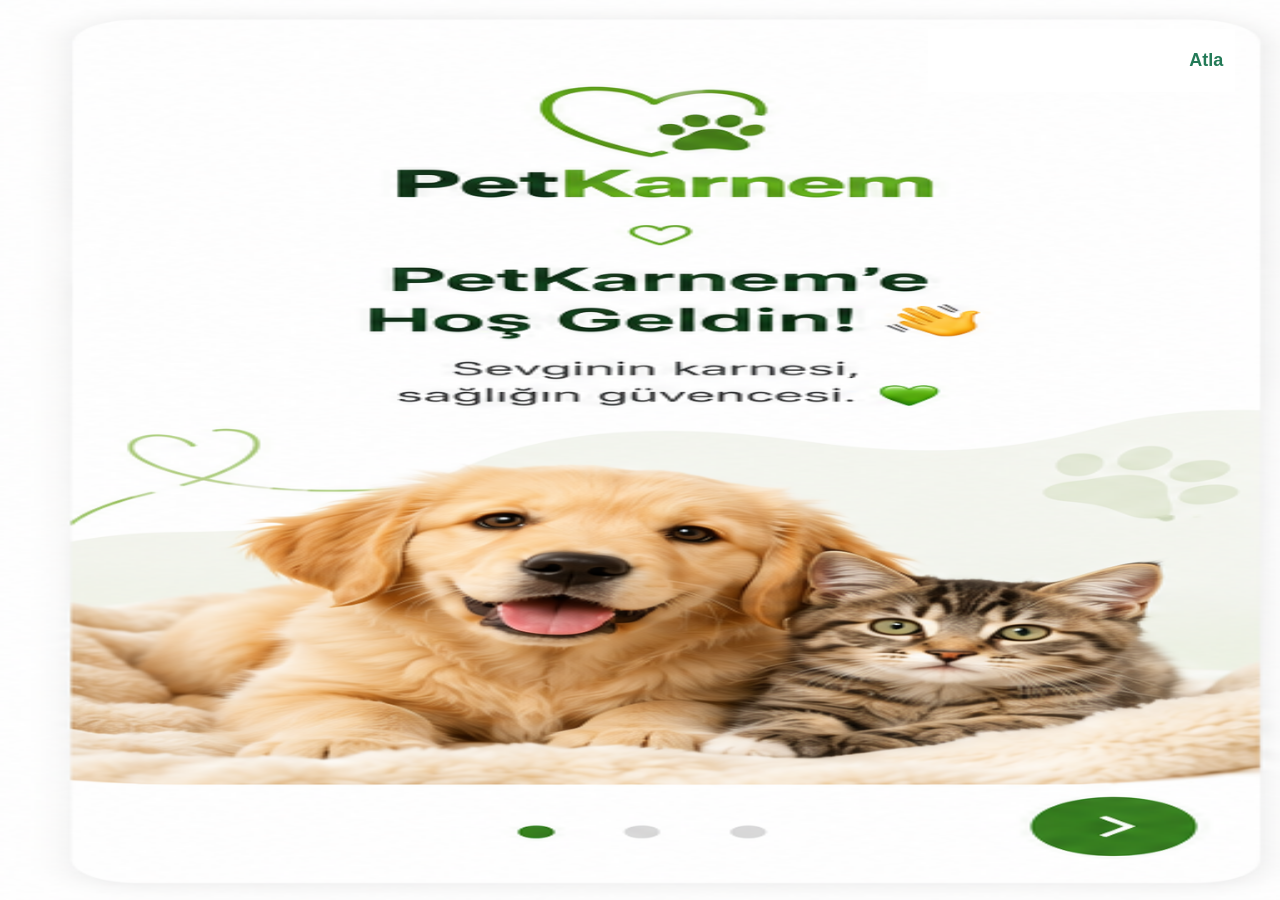
==== commit c2aa5b8b: "Bildirim zili ekle" ====
--- a/index.html
+++ b/index.html
@@ -34,6 +34,12 @@
         <img src="petkarnem-approved-art.jpg" alt="">
         <div class="refWordmark"><span>Pet</span><b>Karnem</b></div>
       </div>
+    <button
+  type="button"
+  id="notificationsBtn"
+  aria-label="Bildirimler"
+  style="margin-left:auto;border:0;background:transparent;font-size:30px;line-height:1;padding:8px 12px;cursor:pointer;"
+>🔔</button>
     </header>
 
   <main>
@@ -226,10 +232,8 @@
 
       <div class="settingsGroup"><h3>Hakkında</h3><div class="card">
         <div class="settingsRow"><span>Uygulama</span><b>PetKarnem</b></div>
-        <div class="settingsRow"><span>Sürüm</span><b>Web Test v2.128</b></div>
+        <div class="settingsRow"><span>Sürüm</span><b>Web Test v2.129</b></div>
         <div class="settingsRow"><span>Plan</span><b>Basic • Ücretsiz</b></div>
-        <div class="settingsLink">Gizlilik Politikası <span>›</span></div>
-        <div class="settingsLink">Kullanım Koşulları <span>›</span></div>
       </div></div>
     </section>
   
--- a/styles.css
+++ b/styles.css
@@ -39,6 +39,11 @@
 label{display:block;font-size:13px;font-weight:700;margin:10px 0 6px}
 input,select,textarea{width:100%;padding:12px;border:1px solid var(--line);border-radius:14px;background:#fff}
 textarea{min-height:80px}
+input[type="date"]{
+  min-height:0;
+  height:auto;
+}
+
 .bottomnav{position:fixed;bottom:0;left:50%;transform:translateX(-50%);width:min(540px,100%);display:grid;grid-template-columns:repeat(5,1fr);background:#fff;border-top:1px solid var(--line);padding:8px 6px calc(8px + env(safe-area-inset-bottom));z-index:6}
 .navitem{background:transparent;border:0;color:var(--muted);display:grid;gap:3px;place-items:center;font-size:18px}
 .navitem span{font-size:10px}.navitem.active{color:var(--green);font-weight:700}
@@ -279,8 +284,8 @@
 /* v2.12 Home + Dost Bilgileri reference */
 
 .refTopbar{
-  min-height:66px;
-  padding:7px 14px;
+  min-height:calc(66px + env(safe-area-inset-top));
+  padding:calc(7px + env(safe-area-inset-top)) 14px 7px;
   background:#fff;
   border-bottom:1px solid #EFF0EB;
   box-shadow:none;
@@ -2075,10 +2080,10 @@
 }
 .pkHomeGuideBtn:active{transform:scale(.98)}
 
-/* v2.128 — Manuel yedekleme */
+/* v2.129 — Manuel yedekleme */
 .pkDataAction{width:100%;border:0;background:transparent;padding:5px 0;display:flex;align-items:center;gap:12px;text-align:left;color:inherit;font:inherit}.pkDataAction>span:nth-child(2){display:flex;flex:1;min-width:0;flex-direction:column;gap:3px}.pkDataAction small{color:var(--muted);font-size:12px;font-weight:500;line-height:1.35}.pkDataAction strong{font-size:25px;font-weight:400;color:var(--muted)}.pkDataIcon{width:42px;height:42px;border-radius:14px;background:#f3f7f5;display:grid;place-items:center;font-size:21px;flex:0 0 auto}.pkDataDivider{height:1px;background:rgba(0,0,0,.06);margin:10px 0}.pkDataNote{margin-top:12px;padding:11px 12px;border-radius:13px;background:#eef7f2;color:#49645a;font-size:12px;line-height:1.4}
 
-/* v2.128 — Gizlilik / koşullar */
+/* v2.129 — Gizlilik / koşullar */
 .pkDangerAction b{color:#b42318}
 .legalText{line-height:1.55}
 .legalText h3{margin:18px 0 6px;font-size:16px}
